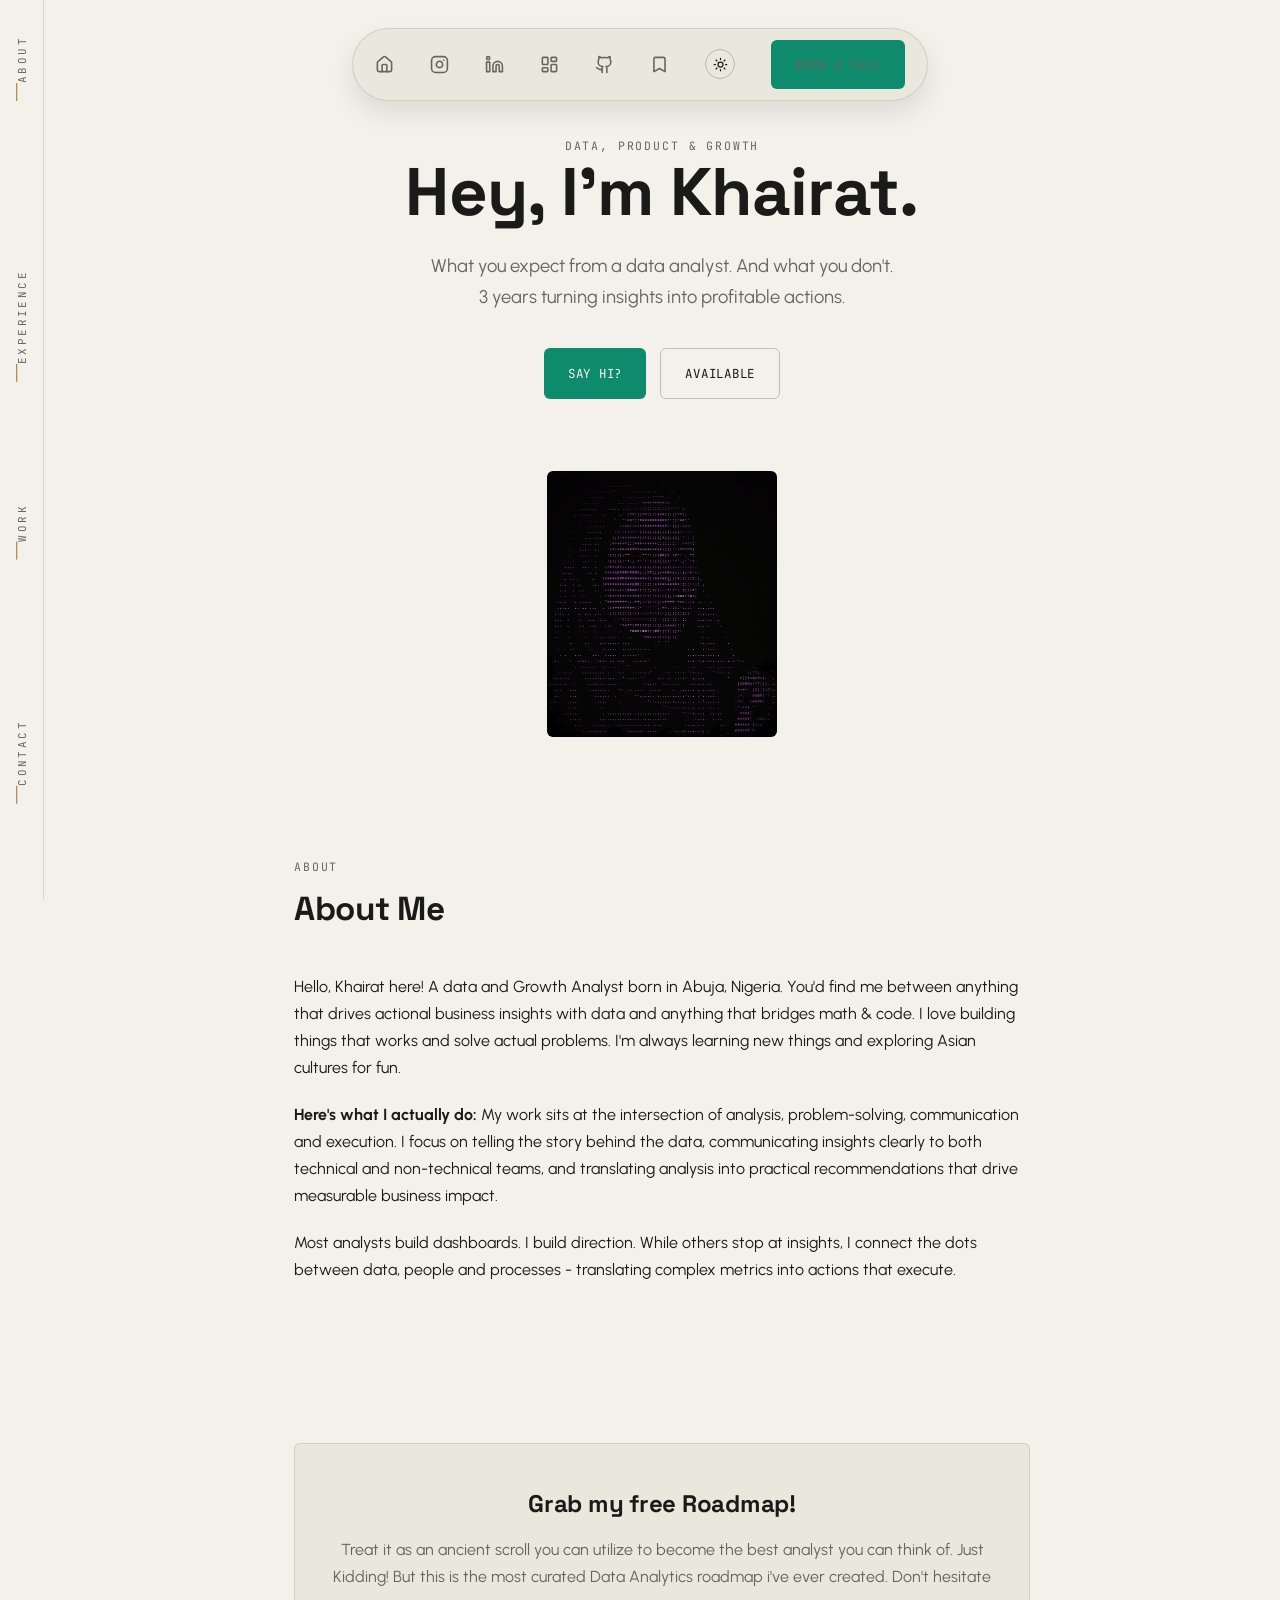
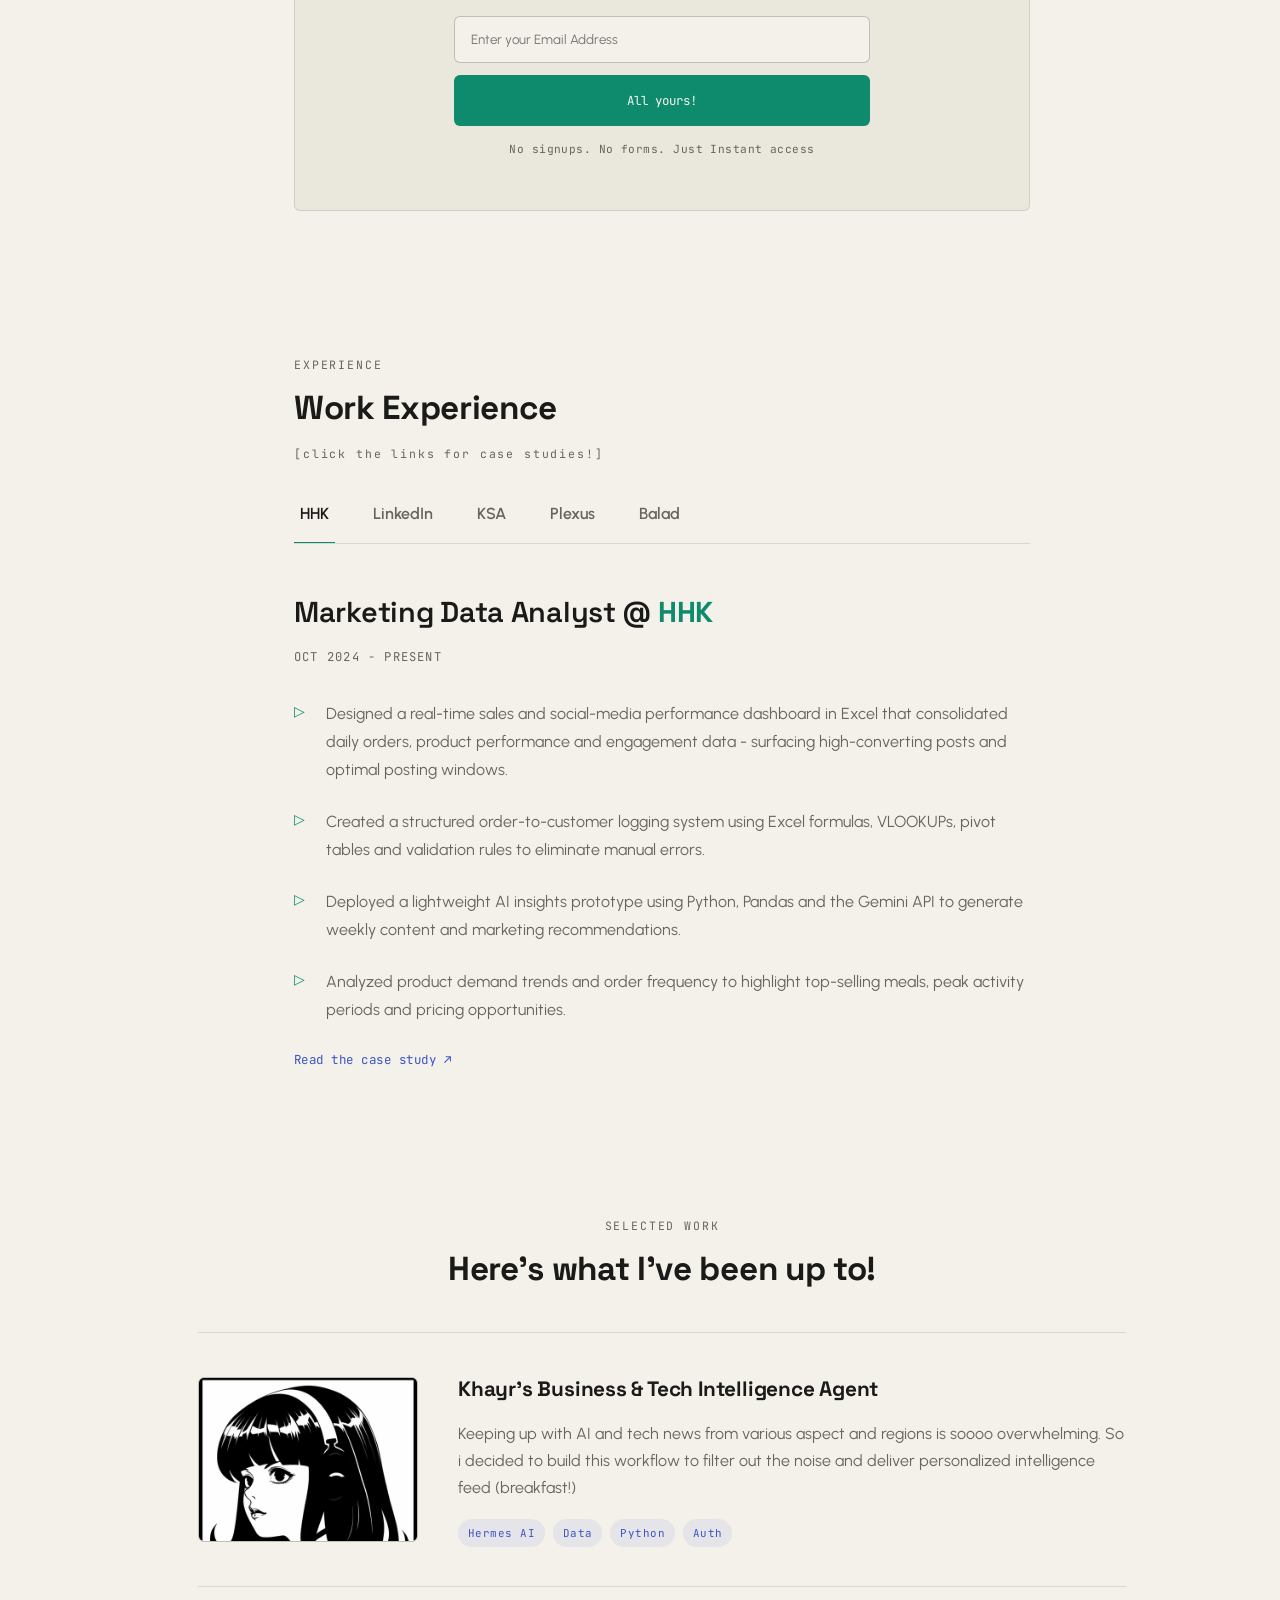
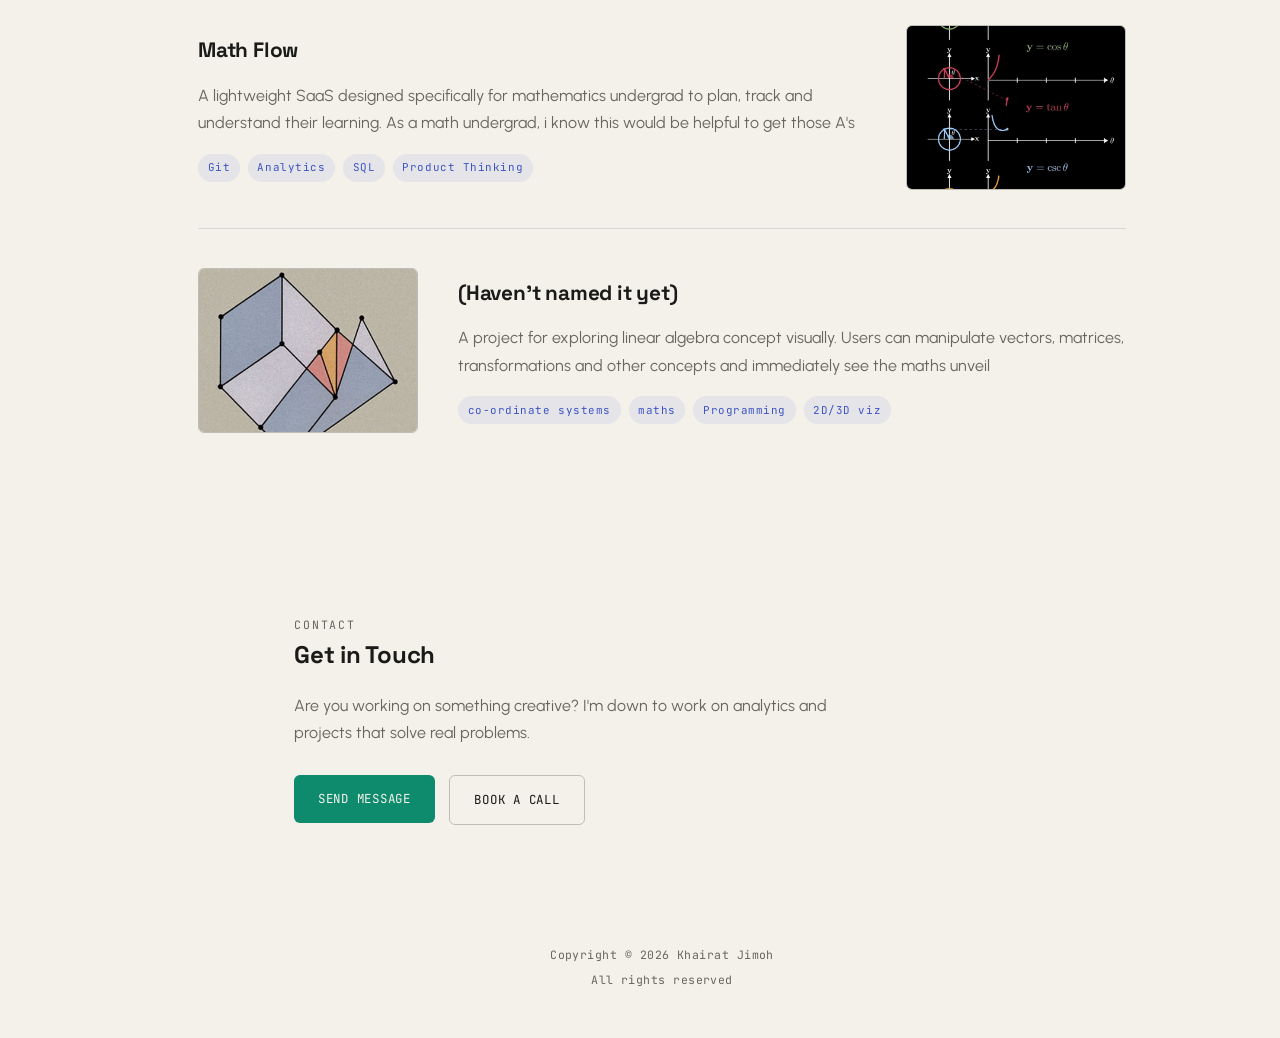
==== index.html @ 2155ee40 "Initial Update" ====
<!doctype html>
<html lang="en">
<head>
<meta charset="utf-8" />
<meta name="viewport" content="width=device-width,initial-scale=1" />
<title>Khairat — Data & Growth Analyst Portfolio</title>
<meta name="description" content="Khairat Jimoh — Data & Growth Analyst. Turning scattered business data into strategic clarity." />
<link rel="preconnect" href="https://fonts.googleapis.com">
<link rel="preconnect" href="https://fonts.gstatic.com" crossorigin>
<link rel="stylesheet" href="css/style.css">
</head>
<body>

<!-- Signature element: the spine -->
<aside class="spine" aria-hidden="true">
  <div class="spine__track">
    <span class="spine__label" data-pos="1">ABOUT</span>
    <span class="spine__label" data-pos="2">EXPERIENCE</span>
    <span class="spine__label" data-pos="3">WORK</span>
    <span class="spine__label" data-pos="4">CONTACT</span>
  </div>
</aside>

<!-- Desktop floating nav -->
<nav class="nav-desktop" aria-label="Primary">
  <a href="index.html" aria-label="Home">
    <svg xmlns="http://www.w3.org/2000/svg" width="19" height="19" viewBox="0 0 24 24" fill="none" stroke="currentColor" stroke-width="2" stroke-linecap="round" stroke-linejoin="round"><path d="M15 21v-8a1 1 0 0 0-1-1h-4a1 1 0 0 0-1 1v8"/><path d="M3 10a2 2 0 0 1 .709-1.528l7-6a2 2 0 0 1 2.582 0l7 6A2 2 0 0 1 21 10v9a2 2 0 0 1-2 2H5a2 2 0 0 1-2-2z"/></svg>
  </a>
  <a href="https://www.instagram.com/khayrr.j/" aria-label="Instagram">
    <svg xmlns="http://www.w3.org/2000/svg" width="19" height="19" viewBox="0 0 24 24" fill="none" stroke="currentColor" stroke-width="2" stroke-linecap="round" stroke-linejoin="round"><rect width="20" height="20" x="2" y="2" rx="5" ry="5"/><path d="M16 11.37A4 4 0 1 1 12.63 8 4 4 0 0 1 16 11.37z"/><line x1="17.5" x2="17.51" y1="6.5" y2="6.5"/></svg>
  </a>
  <a href="https://www.linkedin.com/in/khairat-jimoh" aria-label="LinkedIn">
    <svg xmlns="http://www.w3.org/2000/svg" width="19" height="19" viewBox="0 0 24 24" fill="none" stroke="currentColor" stroke-width="2" stroke-linecap="round" stroke-linejoin="round"><path d="M16 8a6 6 0 0 1 6 6v7h-4v-7a2 2 0 0 0-2-2 2 2 0 0 0-2 2v7h-4v-7a6 6 0 0 1 6-6z"/><rect width="4" height="12" x="2" y="9"/><circle cx="4" cy="4" r="2"/></svg>
  </a>
  <a href="#" aria-label="Dashboards">
    <svg xmlns="http://www.w3.org/2000/svg" width="19" height="19" viewBox="0 0 24 24" fill="none" stroke="currentColor" stroke-width="2" stroke-linecap="round" stroke-linejoin="round"><rect width="7" height="9" x="3" y="3" rx="1"/><rect width="7" height="5" x="14" y="3" rx="1"/><rect width="7" height="9" x="14" y="12" rx="1"/><rect width="7" height="5" x="3" y="16" rx="1"/></svg>
  </a>
  <a href="https://www.github.com/KhayrJ6" aria-label="GitHub">
    <svg xmlns="http://www.w3.org/2000/svg" width="19" height="19" viewBox="0 0 24 24" fill="none" stroke="currentColor" stroke-width="2" stroke-linecap="round" stroke-linejoin="round"><path d="M15 22v-4a4.8 4.8 0 0 0-1-3.5c3 0 6-2 6-5.5.08-1.25-.27-2.48-1-3.5.28-1.15.28-2.35 0-3.5 0 0-1 0-3 1.5-2.64-.5-5.36-.5-8 0C6 2 5 2 5 2c-.3 1.15-.3 2.35 0 3.5A5.403 5.403 0 0 0 4 9c0 3.5 3 5.5 6 5.5-.39.49-.68 1.05-.85 1.65-.17.6-.22 1.23-.15 1.85v4"/><path d="M9 18c-4.51 2-5-2-7-2"/></svg>
  </a>
  <a href="resources.html" aria-label="Resources">
    <svg xmlns="http://www.w3.org/2000/svg" width="19" height="19" viewBox="0 0 24 24" fill="none" stroke="currentColor" stroke-width="2" stroke-linecap="round" stroke-linejoin="round"><path d="m19 21-7-4-7 4V5a2 2 0 0 1 2-2h10a2 2 0 0 1 2 2v16z"/></svg>
  </a>

  <button class="theme-toggle" data-theme-toggle aria-label="Toggle light and dark mode">
    <svg class="sun" xmlns="http://www.w3.org/2000/svg" viewBox="0 0 24 24" fill="none" stroke="currentColor" stroke-width="2" stroke-linecap="round" stroke-linejoin="round"><circle cx="12" cy="12" r="4"/><path d="M12 2v2M12 20v2M4.9 4.9l1.4 1.4M17.7 17.7l1.4 1.4M2 12h2M20 12h2M4.9 19.1l1.4-1.4M17.7 6.3l1.4-1.4"/></svg>
    <svg class="moon" xmlns="http://www.w3.org/2000/svg" viewBox="0 0 24 24" fill="none" stroke="currentColor" stroke-width="2" stroke-linecap="round" stroke-linejoin="round"><path d="M21 12.79A9 9 0 1 1 11.21 3 7 7 0 0 0 21 12.79z"/></svg>
  </button>

  <a href="https://calendly.com/khairahjimoh/new-meeting" class="btn btn--solid">Book a call</a>
</nav>

<!-- Mobile nav -->
<nav class="nav-mobile" aria-label="Primary">
  <div class="nav-mobile__bar">
    <a href="index.html" aria-label="Home">
      <svg xmlns="http://www.w3.org/2000/svg" width="20" height="20" viewBox="0 0 24 24" fill="none" stroke="currentColor" stroke-width="2" stroke-linecap="round" stroke-linejoin="round"><path d="M15 21v-8a1 1 0 0 0-1-1h-4a1 1 0 0 0-1 1v8"/><path d="M3 10a2 2 0 0 1 .709-1.528l7-6a2 2 0 0 1 2.582 0l7 6A2 2 0 0 1 21 10v9a2 2 0 0 1-2 2H5a2 2 0 0 1-2-2z"/></svg>
    </a>
    <div style="display:flex; align-items:center; gap: .9rem;">
      <button class="theme-toggle" data-theme-toggle aria-label="Toggle light and dark mode">
        <svg class="sun" xmlns="http://www.w3.org/2000/svg" viewBox="0 0 24 24" fill="none" stroke="currentColor" stroke-width="2" stroke-linecap="round" stroke-linejoin="round"><circle cx="12" cy="12" r="4"/><path d="M12 2v2M12 20v2M4.9 4.9l1.4 1.4M17.7 17.7l1.4 1.4M2 12h2M20 12h2M4.9 19.1l1.4-1.4M17.7 6.3l1.4-1.4"/></svg>
        <svg class="moon" xmlns="http://www.w3.org/2000/svg" viewBox="0 0 24 24" fill="none" stroke="currentColor" stroke-width="2" stroke-linecap="round" stroke-linejoin="round"><path d="M21 12.79A9 9 0 1 1 11.21 3 7 7 0 0 0 21 12.79z"/></svg>
      </button>
      <button id="menu-btn" class="hamburger" aria-expanded="false" aria-controls="menu">
        <span></span><span></span><span></span>
      </button>
    </div>
  </div>
  <div id="menu" class="nav-mobile__panel" hidden>
    <a href="https://www.linkedin.com/in/khairat-jimoh">LinkedIn
      <svg xmlns="http://www.w3.org/2000/svg" viewBox="0 0 24 24" fill="none" stroke="currentColor" stroke-width="2" stroke-linecap="round" stroke-linejoin="round"><path d="M16 8a6 6 0 0 1 6 6v7h-4v-7a2 2 0 0 0-2-2 2 2 0 0 0-2 2v7h-4v-7a6 6 0 0 1 6-6z"/><rect width="4" height="12" x="2" y="9"/><circle cx="4" cy="4" r="2"/></svg>
    </a>
    <a href="https://www.github.com/KhayrJ6">GitHub
      <svg xmlns="http://www.w3.org/2000/svg" viewBox="0 0 24 24" fill="none" stroke="currentColor" stroke-width="2" stroke-linecap="round" stroke-linejoin="round"><path d="M15 22v-4a4.8 4.8 0 0 0-1-3.5c3 0 6-2 6-5.5.08-1.25-.27-2.48-1-3.5.28-1.15.28-2.35 0-3.5 0 0-1 0-3 1.5-2.64-.5-5.36-.5-8 0C6 2 5 2 5 2c-.3 1.15-.3 2.35 0 3.5A5.403 5.403 0 0 0 4 9c0 3.5 3 5.5 6 5.5-.39.49-.68 1.05-.85 1.65-.17.6-.22 1.23-.15 1.85v4"/><path d="M9 18c-4.51 2-5-2-7-2"/></svg>
    </a>
    <a href="#">Dashboards
      <svg xmlns="http://www.w3.org/2000/svg" viewBox="0 0 24 24" fill="none" stroke="currentColor" stroke-width="2" stroke-linecap="round" stroke-linejoin="round"><rect width="7" height="9" x="3" y="3" rx="1"/><rect width="7" height="5" x="14" y="3" rx="1"/><rect width="7" height="9" x="14" y="12" rx="1"/><rect width="7" height="5" x="3" y="16" rx="1"/></svg>
    </a>
    <a href="https://www.instagram.com/khayrr.j/">Instagram
      <svg xmlns="http://www.w3.org/2000/svg" viewBox="0 0 24 24" fill="none" stroke="currentColor" stroke-width="2" stroke-linecap="round" stroke-linejoin="round"><rect width="20" height="20" x="2" y="2" rx="5" ry="5"/><path d="M16 11.37A4 4 0 1 1 12.63 8 4 4 0 0 1 16 11.37z"/><line x1="17.5" x2="17.51" y1="6.5" y2="6.5"/></svg>
    </a>
    <a href="resources.html">Resources
      <svg xmlns="http://www.w3.org/2000/svg" viewBox="0 0 24 24" fill="none" stroke="currentColor" stroke-width="2" stroke-linecap="round" stroke-linejoin="round"><path d="m19 21-7-4-7 4V5a2 2 0 0 1 2-2h10a2 2 0 0 1 2 2v16z"/></svg>
    </a>
    <a href="https://calendly.com/khairahjimoh/new-meeting" class="btn btn--solid" style="justify-content:center;">Book a call</a>
  </div>
</nav>

<div class="shell">

  <!-- Hero (kept centered) -->
  <section class="hero">
    <div class="eyebrow">DATA, PRODUCT &amp; GROWTH</div>
    <h1>Hey, I'm Khairat.</h1>
    <p class="sub">What you expect from a data analyst. And what you don't.<br>3 years turning insights into profitable actions.</p>
    <div class="hero__actions">
      <a href="#" class="btn btn--solid">Say Hi?</a>
      <a href="#" class="btn btn--ghost">Available</a>
    </div>

    <figure class="hero__artifact">
      <img class="imge" src="img/Khayr's portrait.jpg" alt="Khayr's portrait">
      <!-- <figcaption>...and learning</figcaption> -->
    </figure>
  </section>

  <!-- About -->
  <section class="section col reveal" id="about">
    <div class="section__head">
      <div class="eyebrow">About</div>
      <h2>About Me</h2>
    </div>
    <div class="about">
      <p>Hello, Khairat here! A data and Growth Analyst born in Abuja, Nigeria. You'd find me between anything that drives actional business insights with data and anything that bridges math & code. I love building things that works and solve actual problems. I'm always learning new things and exploring Asian cultures for fun.</p>
      <p><strong>Here's what I actually do:</strong> My work sits at the intersection of analysis, problem-solving, communication and execution. I focus on telling the story behind the data, communicating insights clearly to both technical and non-technical teams, and translating analysis into practical recommendations that drive measurable business impact.</p>
      <p>Most analysts build dashboards. I build direction. While others stop at insights, I connect the dots between data, people and processes - translating complex metrics into actions that execute.</p>
    </div>
  </section>

  <!-- Notion CTA -->
  <section class="section col reveal">
    <div class="cta-card">
      <h3>Grab my free Roadmap!</h3>
      <p>Treat it as an ancient scroll you can utilize to become the best analyst you can think of. Just Kidding! But this is the most curated Data Analytics roadmap i've ever created. Don't hesitate</p>
      <form onsubmit="return false;">
        <input aria-label="Email" type="email" placeholder="Enter your Email Address" />
        <a href="https://khairat.notion.site/Khairat-s-Data-Analytics-Roadmap-7c7e5f0d0b1e4f8b9a0b6f8c0e5b6f8c" target="_blank" class="btn btn--solid">
        <button type="submit">All yours!</button>
        </a>
      </form>
      <p class="fine">No signups. No forms. Just Instant access</p>
    </div>
  </section>

  <!-- Work experience — tabbed by company -->
  <section class="section col reveal" id="experience">
    <div class="section__head">
      <div class="eyebrow">Experience</div>
      <h2>Work Experience</h2>
      <p class="eyebrow" style="margin-top:.5rem; text-transform:none;">[click the links for case studies!]</p>
    </div>

    <div class="exp">
      <div class="exp__tabs" role="tablist" aria-label="Work experience by company">
        <button class="exp__tab" data-tab="exp-hhk" role="tab" aria-selected="true">HHK</button>
        <button class="exp__tab" data-tab="exp-advocate" role="tab" aria-selected="false">LinkedIn</button>
        <button class="exp__tab" data-tab="exp-ksa" role="tab" aria-selected="false">KSA</button>
        <button class="exp__tab" data-tab="exp-plexus" role="tab" aria-selected="false">Plexus</button>
        <button class="exp__tab" data-tab="exp-balad" role="tab" aria-selected="false">Balad</button>
      </div>

      <div id="exp-hhk" class="exp__panel is-active">
        <div class="exp__role"><h3>Marketing Data Analyst @ <span class="company">HHK</span></h3></div>
        <div class="exp__date">Oct 2024 - Present</div>
        <ul class="exp__bullets">
          <li>Designed a real-time sales and social-media performance dashboard in Excel that consolidated daily orders, product performance and engagement data - surfacing high-converting posts and optimal posting windows.</li>
          <li>Created a structured order-to-customer logging system using Excel formulas, VLOOKUPs, pivot tables and validation rules to eliminate manual errors.</li>
          <li>Deployed a lightweight AI insights prototype using Python, Pandas and the Gemini API to generate weekly content and marketing recommendations.</li>
          <li>Analyzed product demand trends and order frequency to highlight top-selling meals, peak activity periods and pricing opportunities.</li>
        </ul>
        <a href="HHK.html" class="exp__link">Read the case study ↗</a>
      </div>

      <div id="exp-advocate" class="exp__panel">
        <div class="exp__role"><h3>Data &amp; Tech Advocate @ <span class="company">LinkedIn</span></h3></div>
        <div class="exp__date">Jul 2024 — Present</div>
        <ul class="exp__bullets">
          <li>Built a 2.2k+ data &amp; tech community on LinkedIn.</li>
          <li>Backs the community up with open-source data projects on GitHub.</li>
        </ul>
        <a href="https://www.linkedin.com/in/khairat-jimoh" class="exp__link">View profile ↗</a>
      </div>

      <div id="exp-ksa" class="exp__panel">
        <div class="exp__role"><h3>Tech &amp; Data Skills Instructor @ <span class="company">KSA</span></h3></div>
        <div class="exp__date">Sep 2025 — Dec 2025</div>
        <p class="exp__note" style="margin-top:1.6rem;">Case study coming soon.</p>
        <a href="KSA.html" class="exp__link">View page ↗</a>
      </div>

      <div id="exp-plexus" class="exp__panel">
        <div class="exp__role"><h3>Data &amp; Growth Analyst @ <span class="company">Plexus</span></h3></div>
        <div class="exp__date">Apr 2024 — Aug 2024</div>
        <ul class="exp__bullets">
          <li>Defined and tracked the company's first set of essential SaaS metrics - sign-ups, activation rate, retention patterns and early revenue indicators - using SQL and structured spreadsheets.</li>
          <li>Analyzed onboarding and usage behaviour to identify where users dropped off, helping refine flows that improved the product experience.</li>
          <li>Conducted channel performance reviews across organic, referral and small paid campaigns to identify the most cost-efficient traffic and user quality.</li>
          <li>Built growth insight reports linking product usage data to potential revenue paths, helping the founders prioritize features and customer segments.</li>
        </ul>
        <a href="Plexus.html" class="exp__link">Read the case study ↗</a>
      </div>

      <div id="exp-balad" class="exp__panel">
        <div class="exp__role"><h3>Data Analyst @ <span class="company">Balad</span></h3></div>
        <div class="exp__date">Feb 2023 — Jan 2024</div>
        <ul class="exp__bullets">
          <li>Built the company's first data-tracking framework using Excel, Google Sheets and SQL to capture listings, inquiries, locations and pricing changes.</li>
          <li>Used Python and Pandas to analyse inquiry patterns, high-demand property categories and listing performance across neighbourhoods.</li>
          <li>Created an interactive dashboard tracking weekly trends in inquiries, availability and price movement.</li>
        </ul>
        <a href="Balad.html" class="exp__link">Read the case study ↗</a>
      </div>
    </div>
  </section>

  <!-- Projects -->
  <section class="section reveal" id="work">
    <div class="section__head" style="text-align:center;">
      <div class="eyebrow">Selected Work</div>
      <h2>Here's what I've been up to!</h2>
    </div>

    <div class="col" style="max-width: 58rem;">
      <article class="work__row">
        <img src="img/hermes-agent~2.jpg" alt="Portfolio Analytics SaaS interface">
        <div>
          <h3>Khayr's Business & Tech Intelligence Agent</h3>
          <p>Keeping up with AI and tech news from various aspect and regions is soooo overwhelming. So i decided to build this workflow to filter out the noise and deliver personalized intelligence feed (breakfast!)</p>
          <div class="work__tags">
            <span>Hermes AI</span><span>Data</span><span>Python</span><span>Auth</span>
          </div>
        </div>
      </article>

      <article class="work__row">
        <img src="img/Math Illustration.jpg" alt="GitHub open-source contribution graph">
        <div>
          <h3>Math Flow</h3>
          <p>A lightweight SaaS designed specifically for mathematics undergrad to plan, track and understand their learning. As a math undergrad, i know this would be helpful to get those A's</p>
          <div class="work__tags">
            <span>Git</span><span>Analytics</span><span>SQL</span><span>Product Thinking</span>
          </div>
        </div>
      </article>

      <article class="work__row">
        <img src="img/Vectors.jpg" alt="n8n workflow automation canvas">
        <div>
          <h3>(Haven't named it yet)</h3>
          <p>A project for exploring linear algebra concept visually. Users can manipulate vectors, matrices, transformations and other concepts and immediately see the maths unveil</p>
          <div class="work__tags">
            <span>co-ordinate systems</span><span>maths</span><span>Programming</span><span>2D/3D viz</span>
          </div>
        </div>
      </article>
    </div>
  </section>

  <!-- Contact -->
  <section class="section col contact reveal" id="contact">
    <div class="eyebrow">Contact</div>
    <h2>Get in Touch</h2>
    <p>Are you working on something creative? I'm down to work on analytics and projects that solve real problems.</p>
    <div class="contact__actions">
      <a href="mailto:khairahjimoh@gmail.com" >
         <button class="btn btn--solid">Send Message</button>
      </a>
      <a href="https://calendly.com/khairahjimoh/new-meeting" class="btn btn--ghost">Book a call</a>
    </div>
  </section>

  <footer class="footer">
    <div>Copyright © 2026 Khairat Jimoh</div>
    <div>All rights reserved</div>
  </footer>

</div>

<script src="js/script.js"></script>
</body>
</html>
---- css/style.css ----
/* ==========================================================================
   Khairat Jimoh — Portfolio
   Design language: editorial structure x data/tech, geometric type,
   soft-charcoal dark mode as default, a restrained multi-accent palette.
   Signature element: a vertical "spine" wayfinding rule.
   ========================================================================== */

@import url('https://fonts.googleapis.com/css2?family=Space+Grotesk:wght@300..700&family=Urbanist:ital,wght@0,300..800;1,300..800&family=JetBrains+Mono:wght@400;500&display=swap');

/* ---------- Tokens ---------- */
:root{
  --font-display: 'Space Grotesk', sans-serif;
  --font-body: 'Urbanist', sans-serif;
  --font-mono: 'JetBrains Mono', ui-monospace, SFMono-Regular, monospace;

  --spine-w: 44px;
  --col-max: 46rem;
  --radius: 6px;
  --ease: cubic-bezier(.2,.7,.2,1);

  /* soft charcoal — dark palette (default) */
  --bg: #17181b;
  --bg-elevated: #1e2024;
  --fg: #f1f0eb;
  --fg-muted: #98978f;
  --teal: #4fd8b0;        /* primary accent */
  --gold: #e3ac5c;        /* secondary accent — hairlines, ticks */
  --periwinkle: #93a8f5;  /* tertiary accent — tags/links */
  --line: rgba(241,240,235,0.12);
  --line-strong: rgba(241,240,235,0.24);
  --tag-bg: rgba(147,168,245,0.14);
  --tag-fg: #b9c7f8;
  --shadow: 0 14px 30px rgba(0,0,0,0.4);

  --accent: var(--teal);
  --accent-fg: #0d1310;
}

[data-theme="light"]{
  --bg: #f3f1ea;
  --bg-elevated: #eae7dc;
  --fg: #1a1a18;
  --fg-muted: #67665e;
  --teal: #0e8a6c;
  --gold: #a06f28;
  --periwinkle: #3d55c4;
  --line: rgba(26,26,24,0.12);
  --line-strong: rgba(26,26,24,0.24);
  --tag-bg: rgba(61,85,196,0.08);
  --tag-fg: #3d55c4;
  --shadow: 0 12px 24px rgba(26,26,20,0.10);

  --accent: var(--teal);
  --accent-fg: #f5f3ec;
}

*,*::before,*::after{ box-sizing: border-box; }
html{ scroll-behavior: smooth; }
@media (prefers-reduced-motion: reduce){
  html{ scroll-behavior: auto; }
  *,*::before,*::after{ animation-duration: 0.01ms !important; animation-iteration-count: 1 !important; transition-duration: 0.01ms !important; scroll-behavior: auto !important; }
}

body{
  margin:0;
  background: var(--bg);
  color: var(--fg);
  font-family: var(--font-body);
  font-weight: 400;
  line-height: 1.7;
  -webkit-font-smoothing: antialiased;
  overflow-x: hidden;
  transition: background .35s var(--ease), color .35s var(--ease);
}

a{ color: inherit; text-decoration: none; }
img{ max-width: 100%; display:block; }
button{ font: inherit; color: inherit; background: none; border: none; cursor: pointer; }
::selection{ background: var(--teal); color: var(--accent-fg); }

h1,h2,h3{ font-family: var(--font-display); font-weight: 700; margin: 0; letter-spacing: -0.01em; }

.eyebrow{
  font-family: var(--font-mono);
  font-size: .72rem;
  letter-spacing: .16em;
  text-transform: uppercase;
  color: var(--fg-muted);
}

.hairline{ border: none; border-top: 1px solid var(--line); margin: 0; }

/* ---------- Layout shell ---------- */
.shell{
  max-width: 1180px;
  margin: 0 auto;
  padding-inline: 1.5rem;
}
@media (min-width: 1024px){
  .shell{ padding-left: calc(var(--spine-w) + 2.5rem); padding-right: 2.5rem; }
}
.col{ max-width: var(--col-max); margin-inline: auto; }
.col--wide{ max-width: 58rem; margin-inline: auto; }

/* ---------- Signature element: the spine ---------- */
.spine{ display:none; }
@media (min-width: 1024px){
  .spine{
    display:block;
    position: fixed;
    top:0; left:0; bottom:0;
    width: var(--spine-w);
    border-right: 1px solid var(--line);
    z-index: 20;
  }
  .spine__track{ position: relative; height: 100%; padding: 3rem 0; }
  .spine__label{
    position: absolute;
    left: 50%;
    transform: translateX(-50%) rotate(180deg);
    writing-mode: vertical-rl;
    font-family: var(--font-mono);
    font-size: .68rem;
    letter-spacing: .22em;
    color: var(--fg-muted);
    white-space: nowrap;
  }
  .spine__label::before{
    content:"";
    display:inline-block;
    width: 1px; height: 18px;
    background: var(--gold);
    margin-block-end: .6rem;
  }
  .spine__label[data-pos="1"]{ top: 4%; }
  .spine__label[data-pos="2"]{ top: 30%; }
  .spine__label[data-pos="3"]{ top: 56%; }
  .spine__label[data-pos="4"]{ top: 80%; }
}

/* ---------- Floating nav ---------- */
.nav-desktop{ display:none; }
@media (min-width: 768px){
  .nav-desktop{
    display:flex; gap: 2.25rem; align-items:center;
    position: fixed; top: 1.75rem; left: 50%; transform: translateX(-50%);
    z-index: 50;
    background: var(--bg-elevated);
    border: 1px solid var(--line);
    box-shadow: var(--shadow);
    padding: .7rem 1.4rem;
    border-radius: 999px;
  }
}
.nav-desktop a{ color: var(--fg-muted); display:flex; transition: color .2s var(--ease); }
.nav-desktop a:hover{ color: var(--teal); }
.nav-desktop svg{ width:19px; height:19px; }

.theme-toggle{
  width: 30px; height: 30px;
  border-radius: 50%;
  border: 1px solid var(--line-strong);
  display:flex; align-items:center; justify-content:center;
  position: relative;
  flex: none;
}
.theme-toggle svg{ width:15px; height:15px; }
.theme-toggle .sun{ display:none; }
[data-theme="light"] .theme-toggle .sun{ display:block; }
[data-theme="light"] .theme-toggle .moon{ display:none; }

.btn{
  display:inline-flex; align-items:center; justify-content:center;
  padding: .85rem 1.5rem;
  border-radius: var(--radius);
  font-family: var(--font-mono);
  font-size: .78rem;
  letter-spacing: .06em;
  text-transform: uppercase;
  transition: transform .2s var(--ease), background .2s var(--ease), border-color .2s var(--ease);
}
.btn--solid{ background: var(--teal); color: var(--accent-fg); }
.btn--solid:hover{ transform: translateY(-2px); }
.btn--ghost{ border: 1px solid var(--line-strong); color: var(--fg); }
.btn--ghost:hover{ border-color: var(--teal); color: var(--teal); }

/* mobile nav */
.nav-mobile{ position: fixed; top: 1.25rem; left: 1rem; right: 1rem; z-index: 50; }
@media (min-width: 768px){ .nav-mobile{ display:none; } }
.nav-mobile__bar{
  background: var(--bg-elevated);
  border: 1px solid var(--line);
  border-radius: 999px;
  padding: .8rem 1rem;
  display:flex; align-items:center; justify-content:space-between;
  box-shadow: var(--shadow);
}
.hamburger{ width:22px; height:16px; position:relative; }
.hamburger span{ position:absolute; left:0; width:100%; height:2px; background: var(--fg); transition: all .3s var(--ease); }
.hamburger span:nth-child(1){ top:0; }
.hamburger span:nth-child(2){ top:7px; }
.hamburger span:nth-child(3){ top:14px; }
.hamburger.open span:nth-child(1){ transform: translateY(7px) rotate(45deg); }
.hamburger.open span:nth-child(2){ opacity:0; }
.hamburger.open span:nth-child(3){ transform: translateY(-7px) rotate(-45deg); }

.nav-mobile__panel{
  margin-top:.6rem;
  background: var(--bg-elevated);
  border: 1px solid var(--line);
  border-radius: 14px;
  padding: 1.2rem;
  display:flex; flex-direction:column; gap: 1rem;
  box-shadow: var(--shadow);
}
.nav-mobile__panel[hidden]{ display:none; }
.nav-mobile__panel a{ display:flex; align-items:center; justify-content:space-between; color: var(--fg-muted); font-family: var(--font-mono); font-size: .8rem; letter-spacing:.04em; }
.nav-mobile__panel svg{ width:18px; height:18px; }

/* ---------- Hero (kept centered) ---------- */
.hero{ padding-top: 8.5rem; padding-bottom: 3rem; text-align: center; }
.hero h1{ font-size: clamp(2.3rem, 6vw, 4.2rem); line-height: 1.08; }
.hero p.sub{ margin: 1.4rem auto 0; max-width: 34rem; color: var(--fg-muted); font-size: clamp(1rem, 1.6vw, 1.15rem); }
.hero__actions{ margin-top: 2.2rem; display:flex; flex-wrap:wrap; gap: .9rem; justify-content:center; }

.hero__artifact{ margin: 4.5rem auto 0; width: 230px; }
.hero__artifact img{ border-radius: var(--radius); }
.hero__artifact figcaption{ margin-top: .6rem; font-family: var(--font-mono); font-size: .68rem; letter-spacing: .08em; color: var(--fg-muted); text-align:center; }


/* ---------- Section scaffolding ---------- */
.section{ padding-block: 4.5rem; }
.section__head{ margin-bottom: 2.2rem; }
.section__head h2{ font-size: clamp(1.5rem, 2.6vw, 2.1rem); margin-top:.3rem; }

/* ---------- About ---------- */
.about p{ color: var(--fg); }
.about p + p{ margin-top: 1.2rem; }
.about strong{ color: var(--fg); }

/* ---------- Notion CTA ---------- */
.cta-card{ border: 1px solid var(--line); border-radius: var(--radius); padding: 2.5rem 1.75rem; text-align:center; background: var(--bg-elevated); }
.cta-card h3{ font-size: 1.5rem; }
.cta-card p{ color: var(--fg-muted); margin-top:.7rem; }
.cta-card form{ margin-top: 1.6rem; display:grid; gap:.8rem; max-width: 26rem; margin-inline:auto; }
.cta-card input{ padding: .9rem 1rem; border-radius: var(--radius); border: 1px solid var(--line-strong); background: var(--bg); color: var(--fg); font-family: var(--font-body); }
.cta-card input:focus-visible{ outline: 2px solid var(--teal); outline-offset: 2px; }
.cta-card .fine{ margin-top: .9rem; font-family: var(--font-mono); font-size: .7rem; color: var(--fg-muted); letter-spacing:.04em; }

/* ---------- Experience — tabbed roles ---------- */
.exp__tabs{
  display:flex; gap: 2rem; overflow-x:auto;
  border-bottom: 1px solid var(--line);
  margin-bottom: 2.75rem;
  -ms-overflow-style: none; scrollbar-width: none;
}
.exp__tabs::-webkit-scrollbar{ display:none; }
.exp__tab{
  font-family: var(--font-body);
  font-weight: 600;
  font-size: 1rem;
  color: var(--fg-muted);
  padding-bottom: 1rem;
  position: relative;
  white-space: nowrap;
  transition: color .2s var(--ease);
}
.exp__tab:hover{ color: var(--fg); }
.exp__tab[aria-selected="true"]{ color: var(--fg); }
.exp__tab[aria-selected="true"]::after{
  content:""; position:absolute; left:0; right:0; bottom:-1px; height:2px; background: var(--teal);
}
.exp__panel{ display:none; }
.exp__panel.is-active{ display:block; animation: fadeUp .4s var(--ease); }
@keyframes fadeUp{ from{ opacity:0; transform: translateY(8px);} to{ opacity:1; transform:none; } }

.exp__role h3{ font-size: clamp(1.3rem, 3vw, 1.8rem); font-weight: 600; }
.exp__role h3 .company{ color: var(--teal); font-weight: 700; }
.exp__date{ font-family: var(--font-mono); font-size: .76rem; letter-spacing: .1em; text-transform: uppercase; color: var(--fg-muted); margin-top: .6rem; }

.exp__bullets{ list-style:none; margin: 2rem 0 0; padding:0; display:grid; gap: 1.5rem; }
.exp__bullets li{ position:relative; padding-left: 2rem; color: var(--fg-muted); line-height: 1.75; }
.exp__bullets li::before{ content:"▷"; position:absolute; left:0; top:.05em; color: var(--teal); font-size:.85rem; }
.exp__note{ font-family: var(--font-mono); font-size:.78rem; color: var(--fg-muted); letter-spacing:.03em; }
.exp__link{ display:inline-block; margin-top:1.6rem; color: var(--periwinkle); font-family: var(--font-mono); font-size:.78rem; letter-spacing:.04em; }
.exp__link:hover{ color: var(--teal); }

/* ---------- Projects — editorial rows ---------- */
.work__row{
  display:grid; grid-template-columns: 1fr; gap: 1.5rem;
  padding-block: 2.4rem; border-top: 1px solid var(--line);
}
@media (min-width: 800px){
  .work__row{ grid-template-columns: 220px 1fr; align-items:center; gap: 2.5rem; }
  .work__row:nth-of-type(even){ direction: rtl; }
  .work__row:nth-of-type(even) > *{ direction: ltr; }
}
.work__row img{ aspect-ratio: 4/3; object-fit: cover; border-radius: var(--radius); border: 1px solid var(--line-strong); }
.work__row h3{ font-size: 1.3rem; }
.work__row p{ margin-top:.8rem; color: var(--fg-muted); }
.work__tags{ margin-top: 1.1rem; display:flex; flex-wrap:wrap; gap:.5rem; }
.work__tags span{ font-family: var(--font-mono); font-size: .68rem; letter-spacing:.05em; color: var(--tag-fg); background: var(--tag-bg); padding: .3rem .6rem; border-radius: 999px; }

/* ---------- Contact ---------- */
.contact p{ color: var(--fg-muted); max-width: 34rem; }
.contact__actions{ margin-top: 1.8rem; display:flex; flex-wrap:wrap; gap:.9rem; }

/* ---------- Footer ---------- */
.footer{ padding-block: 3rem; text-align:center; color: var(--fg-muted); font-family: var(--font-mono); font-size:.72rem; letter-spacing:.04em; }
.footer div + div{ margin-top:.35rem; }

/* ---------- Case study pages ---------- */
.case-banner{
  display:inline-flex; margin: 0 auto; gap:.5rem; align-items:center;
  background: var(--bg-elevated); border:1px solid var(--line);
  padding: .6rem 1.1rem; border-radius: 999px;
  font-family: var(--font-mono); font-size:.72rem; letter-spacing:.04em; color: var(--fg-muted);
}
.case-hero{ padding-top: 9rem; text-align:center; }
.case-hero h1{ font-size: clamp(1.9rem, 4.5vw, 3rem); margin-top: 1.2rem; }
.case-hero .company{ color: var(--teal); }
.case__section{ padding-block: 2.2rem; border-top: 1px solid var(--line); }
.case__section:first-of-type{ border-top:none; }
.case__section h2{ font-size: clamp(1.2rem, 2.2vw, 1.6rem); }
.case__section p{ color: var(--fg-muted); margin-top: .9rem; }
.case__goal{
  background: var(--bg-elevated); border-left: 3px solid var(--teal);
  border-radius: 0 var(--radius) var(--radius) 0;
  padding: 1.4rem 1.6rem; margin-top: 1rem;
}
.case__goal strong{ color: var(--fg); }
.case__list{ list-style:none; margin: 1.2rem 0 0; padding:0; display:grid; gap: 1.1rem; }
.case__list li{ position:relative; padding-left: 2rem; color: var(--fg-muted); line-height:1.75; }
.case__list li::before{ content:"▷"; position:absolute; left:0; top:.05em; color: var(--teal); font-size:.85rem; }
.case__image{ margin-top: 1.4rem; border-radius: var(--radius); border: 1px solid var(--line-strong); box-shadow: var(--shadow); }
.case__image-cap{ margin-top:.6rem; font-family: var(--font-mono); font-size:.7rem; color: var(--fg-muted); letter-spacing:.04em; }

/* ---------- Resources page ---------- */
.resource-grid{ display:grid; gap: 1.25rem; margin-top: 1.8rem; }
@media (min-width: 700px){ .resource-grid{ grid-template-columns: 1fr 1fr; } }
.resource-card{
  border: 1px solid var(--line); border-radius: var(--radius);
  padding: 1.6rem; background: var(--bg-elevated);
  display:flex; flex-direction:column; gap:.6rem;
}
.resource-card h3{ font-size: 1.05rem; font-family: var(--font-body); font-weight:700; }
.resource-card p{ color: var(--fg-muted); font-size:.92rem; }
.resource-card .tag{ font-family: var(--font-mono); font-size:.66rem; letter-spacing:.06em; text-transform:uppercase; color: var(--tag-fg); background: var(--tag-bg); padding:.25rem .55rem; border-radius:999px; width:fit-content; }
.resource-card a.resource-link{ margin-top:.4rem; color: var(--teal); font-family: var(--font-mono); font-size:.78rem; }
.resource-card a.resource-link:hover{ color: var(--periwinkle); }

/* ---------- Scroll reveal ---------- */
.reveal{ opacity: 0; transform: translateY(14px); transition: opacity .6s var(--ease), transform .6s var(--ease); }
.reveal.is-visible{ opacity:1; transform:none; }

/* ---------- Focus states ---------- */
a:focus-visible, button:focus-visible{ outline: 2px solid var(--teal); outline-offset: 3px; border-radius: 2px; }
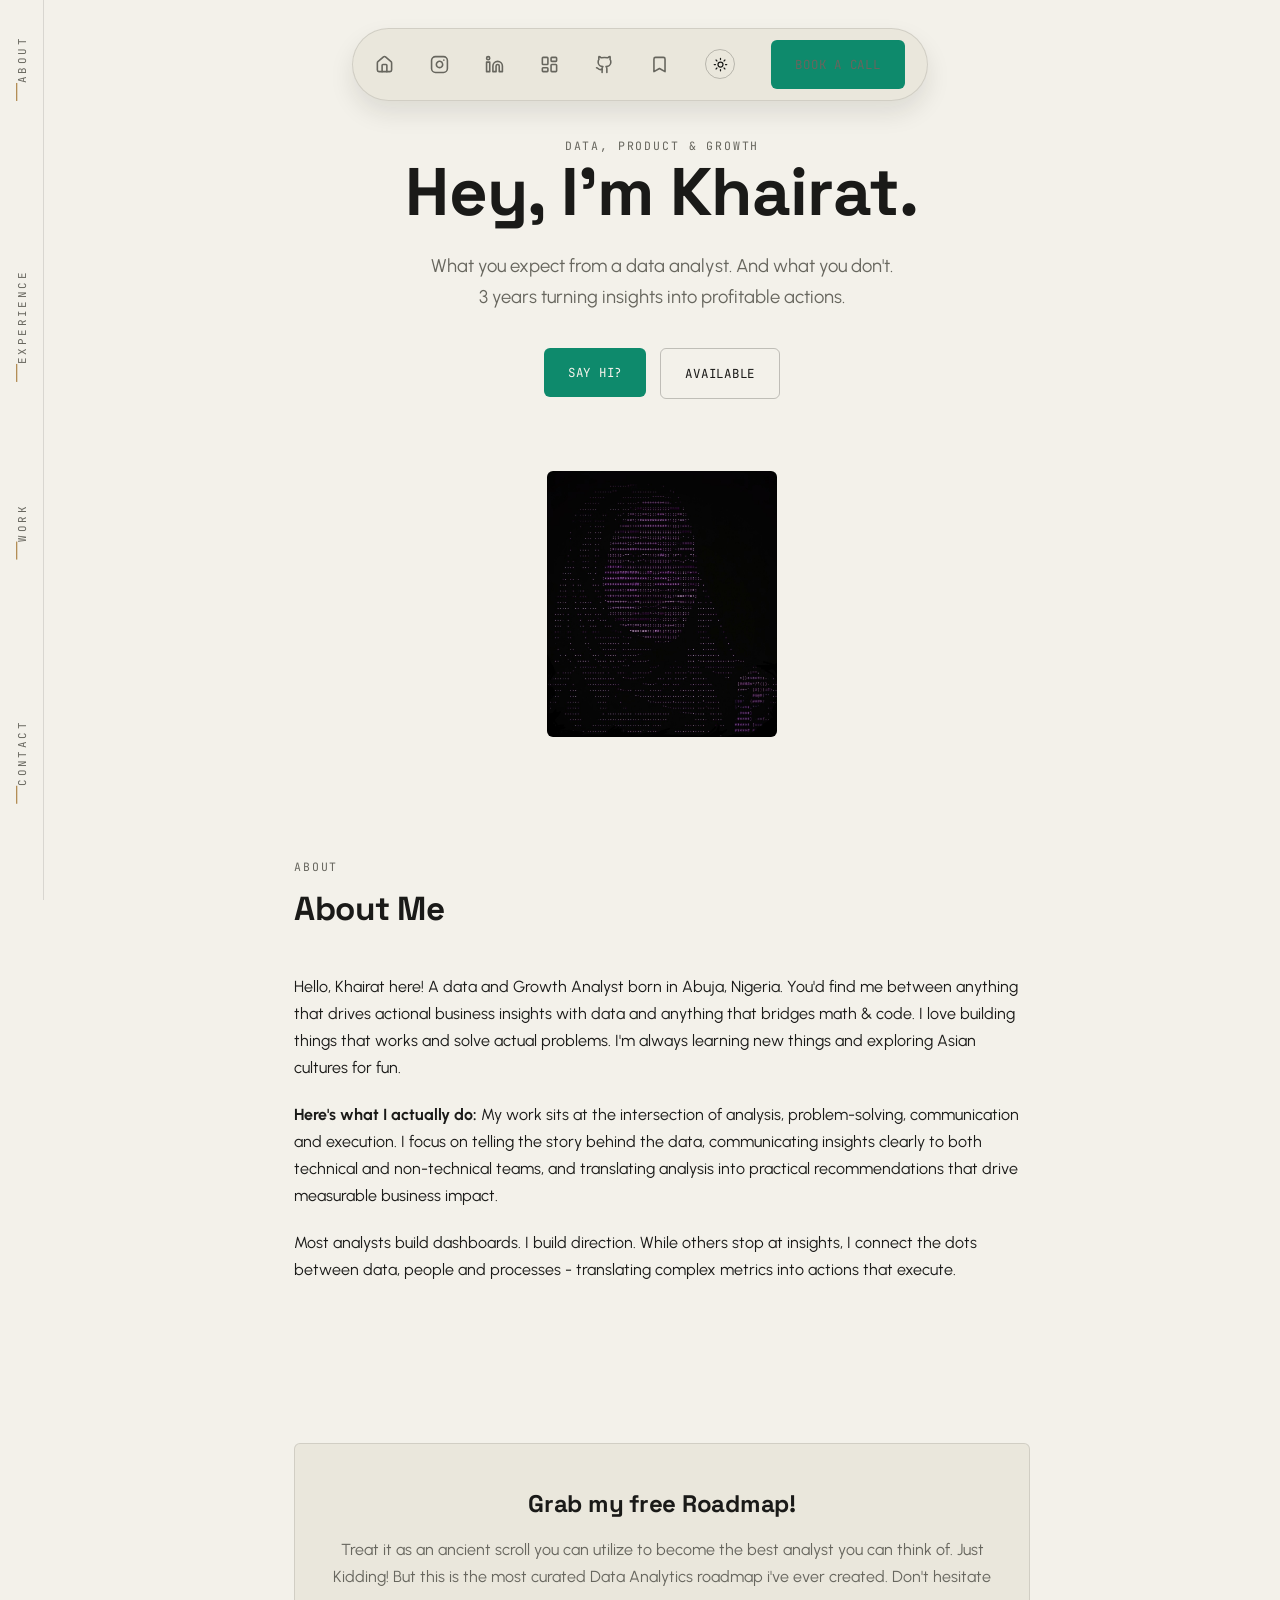
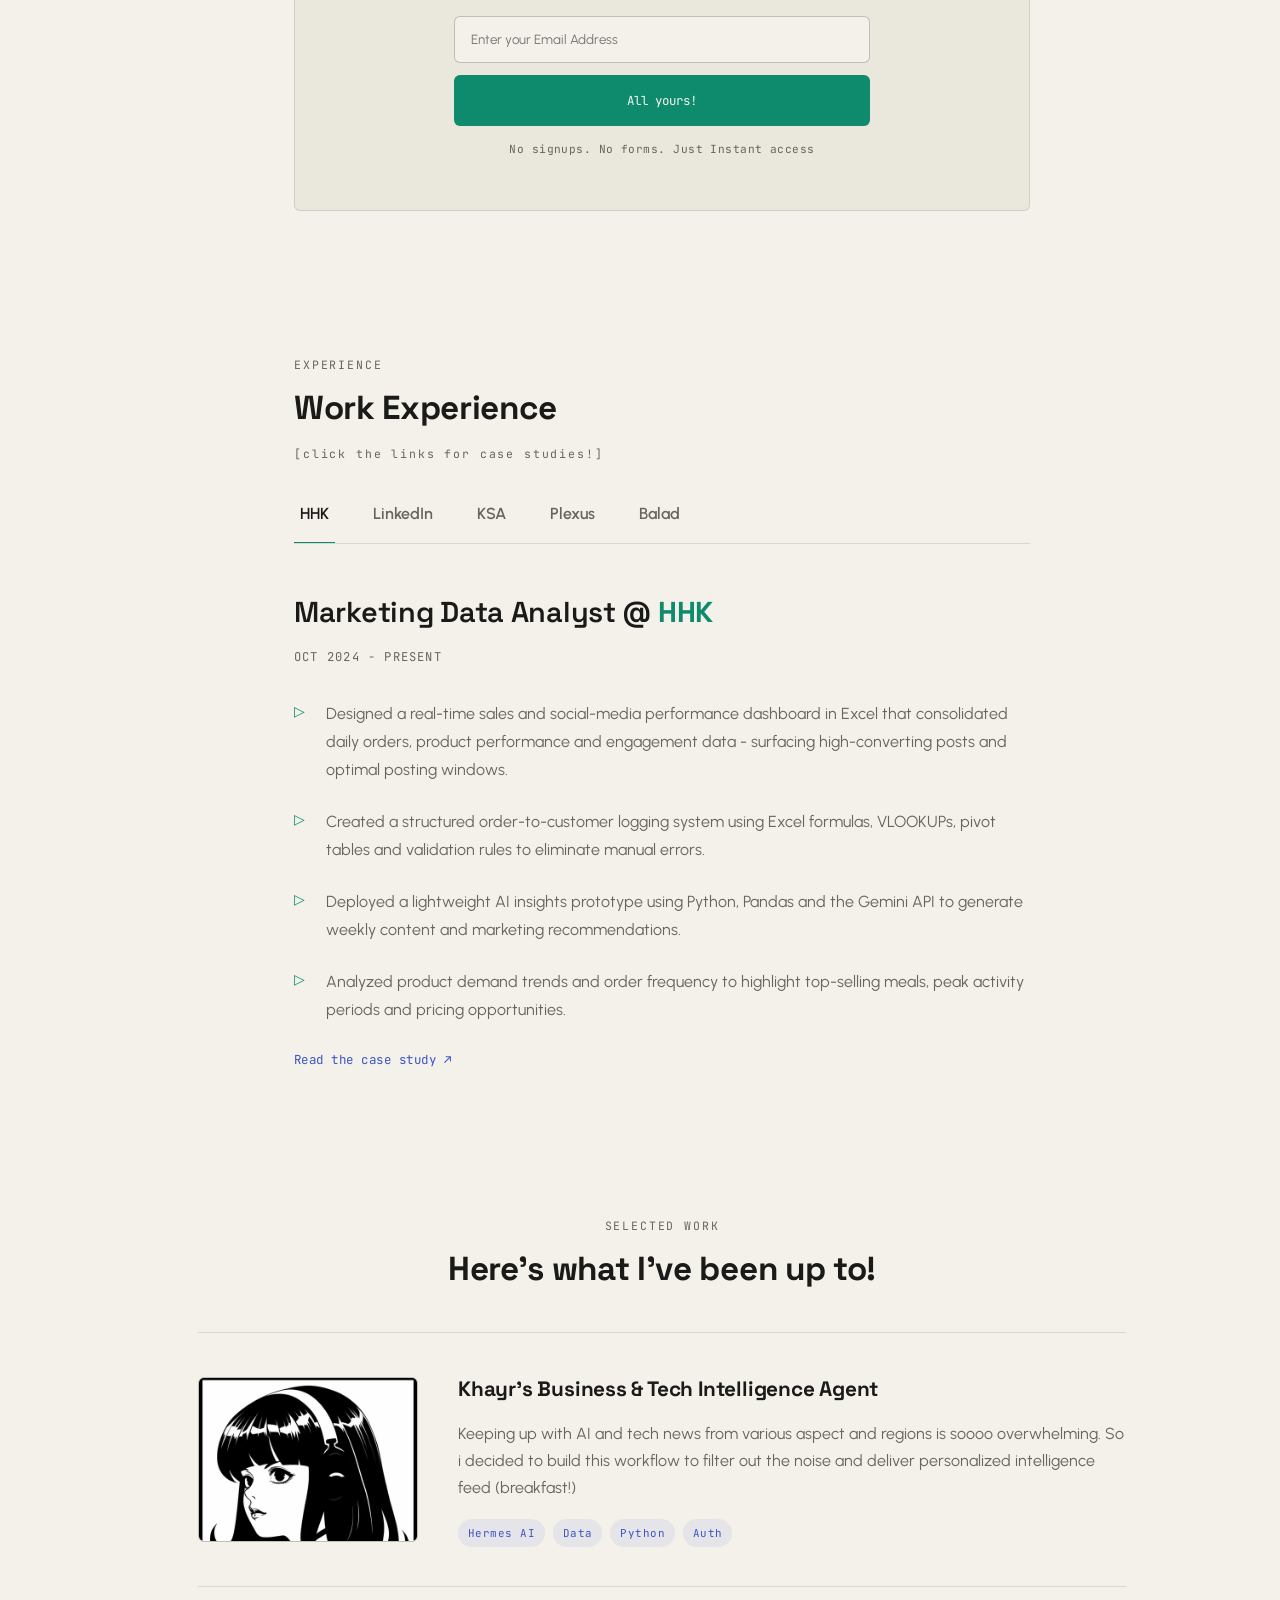
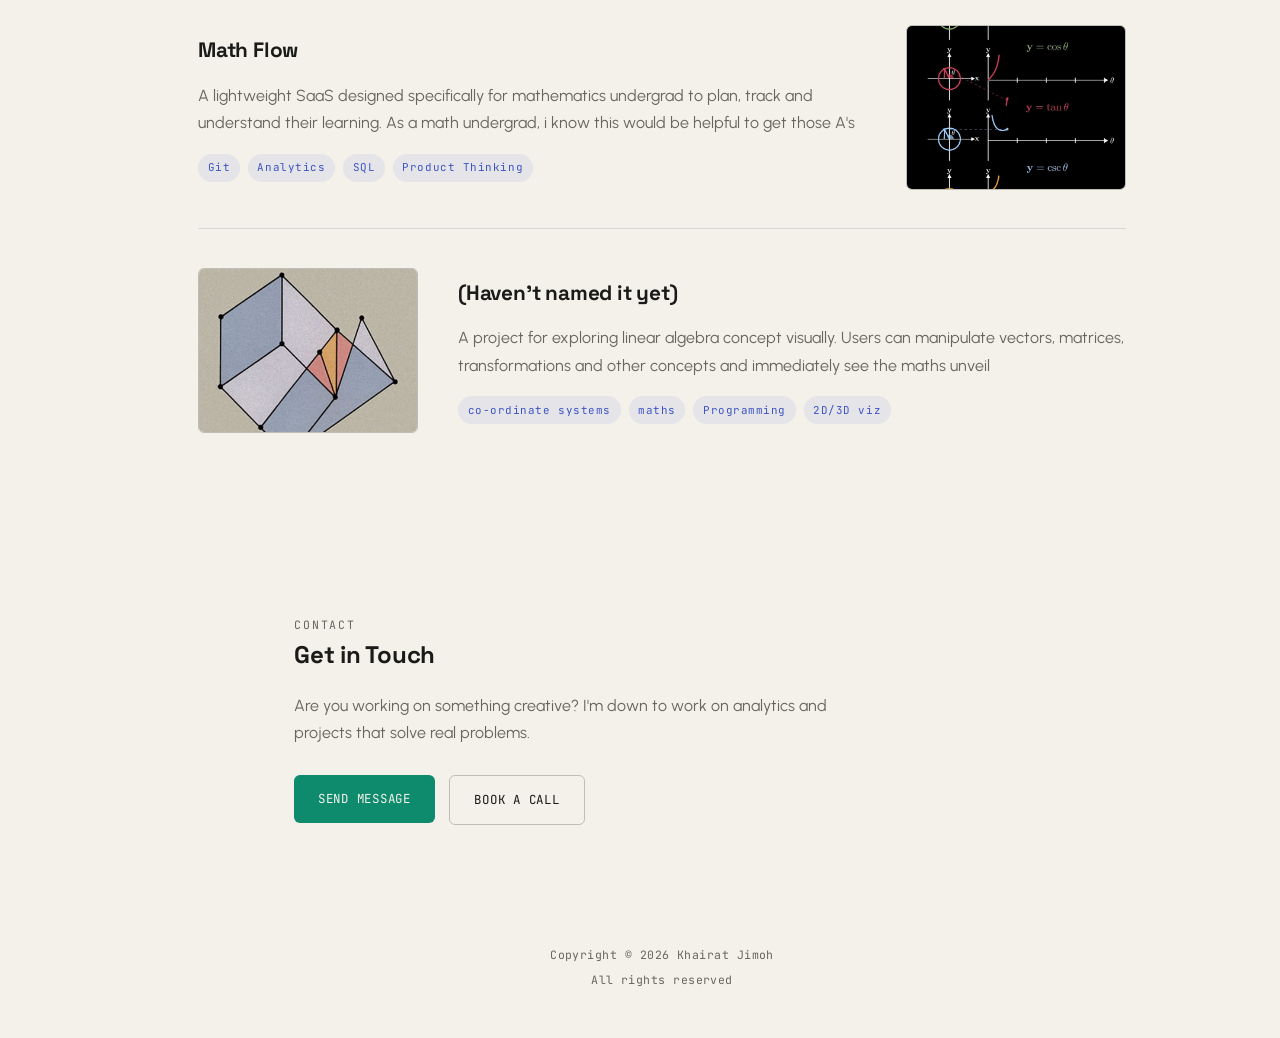
==== commit 48ad41b9: "Add mailto tag" ====
--- a/index.html
+++ b/index.html
@@ -94,7 +94,9 @@
     <h1>Hey, I'm Khairat.</h1>
     <p class="sub">What you expect from a data analyst. And what you don't.<br>3 years turning insights into profitable actions.</p>
     <div class="hero__actions">
-      <a href="#" class="btn btn--solid">Say Hi?</a>
+      <a href="mailto:khairahjimoh@gmail.com" >
+         <button class="btn btn--solid">Say hi?</button>
+      </a>
       <a href="#" class="btn btn--ghost">Available</a>
     </div>
 
